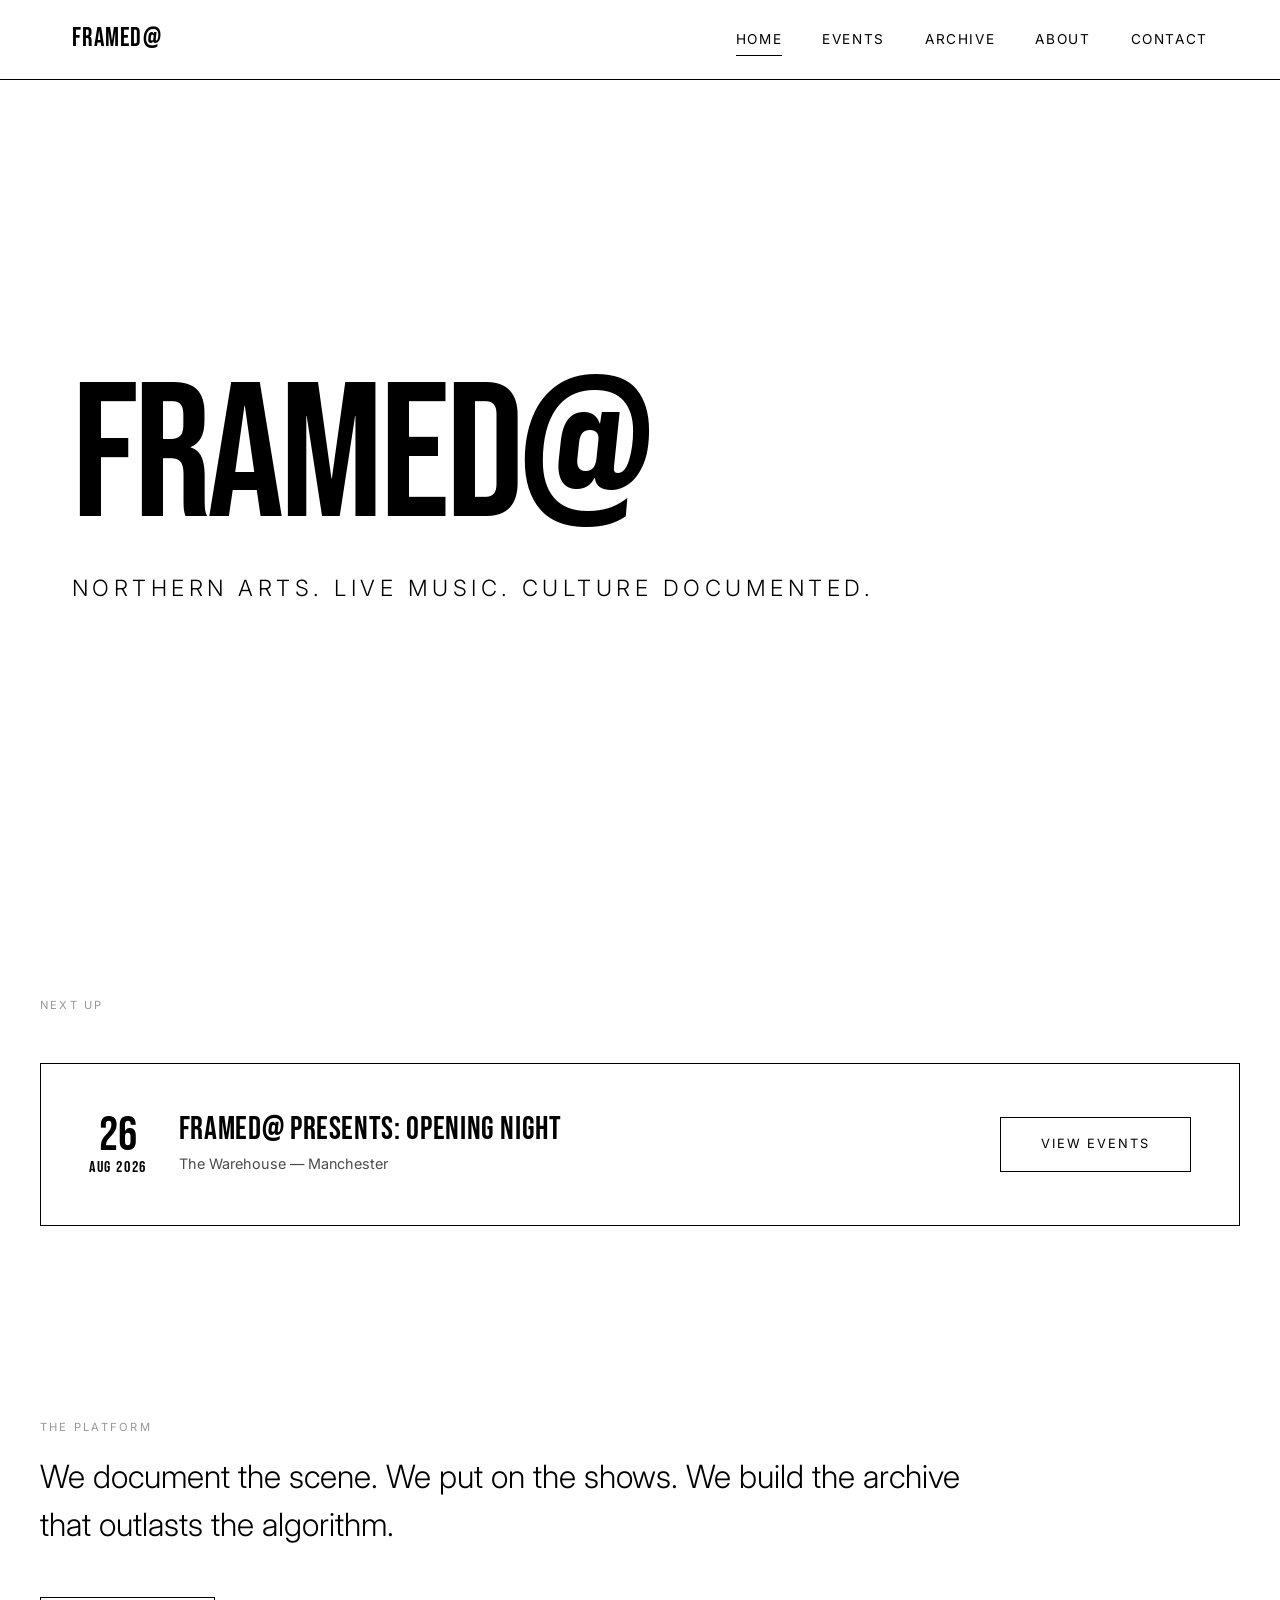
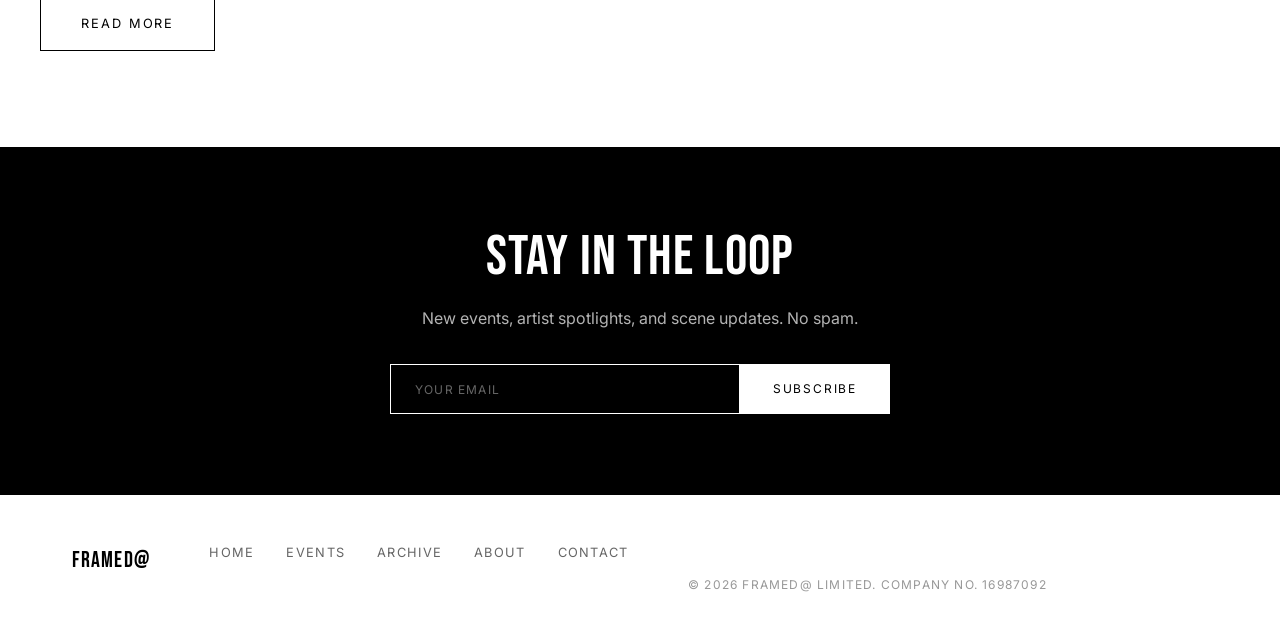
==== index.html @ a31ddbcf "feat: add static preview site with all 5 pages - Home: hero with brand statement, upcoming event hig" ====
<!DOCTYPE html>
<html lang="en">
<head>
    <meta charset="UTF-8">
    <meta name="viewport" content="width=device-width, initial-scale=1.0">
    <title>framed@ — Northern Arts & Music</title>
    <meta name="description" content="framed@ is a Northern arts and music platform — part event promoter, part digital archive, part tastemaker brand.">
    <link rel="preconnect" href="https://fonts.googleapis.com">
    <link rel="preconnect" href="https://fonts.gstatic.com" crossorigin>
    <link href="https://fonts.googleapis.com/css2?family=Bebas+Neue&family=Inter:wght@300;400;500&display=swap" rel="stylesheet">
    <link rel="stylesheet" href="css/styles.css">
</head>
<body>

    <!-- Navigation -->
    <nav class="nav">
        <div class="nav__inner">
            <a href="index.html" class="nav__brand">framed@</a>
            <button class="nav__toggle" aria-label="Menu">
                <span></span>
                <span></span>
                <span></span>
            </button>
            <div class="nav__links">
                <a href="index.html" class="nav__link nav__link--active">Home</a>
                <a href="pages/events.html" class="nav__link">Events</a>
                <a href="pages/archive.html" class="nav__link">Archive</a>
                <a href="pages/about.html" class="nav__link">About</a>
                <a href="pages/contact.html" class="nav__link">Contact</a>
            </div>
        </div>
    </nav>

    <!-- Hero -->
    <section class="hero container">
        <h1 class="hero__title">framed@</h1>
        <p class="hero__subtitle">Northern arts. Live music. Culture documented.</p>
    </section>

    <!-- Upcoming Event -->
    <section class="section container">
        <p class="section-label">Next Up</p>
        <div class="event-highlight fade-in">
            <div class="event-highlight__date">
                26
                <span>Aug 2026</span>
            </div>
            <div class="event-highlight__details">
                <h3>framed@ presents: Opening Night</h3>
                <p>The Warehouse — Manchester</p>
            </div>
            <a href="pages/events.html" class="btn">View Events</a>
        </div>
    </section>

    <!-- About Teaser -->
    <section class="section container fade-in">
        <p class="section-label">The Platform</p>
        <p class="about-statement">
            We document the scene. We put on the shows. We build the archive that outlasts the algorithm.
        </p>
        <a href="pages/about.html" class="btn mt-4">Read More</a>
    </section>

    <!-- Email Signup -->
    <section class="signup">
        <div class="container">
            <h2>Stay in the loop</h2>
            <p>New events, artist spotlights, and scene updates. No spam.</p>
            <form class="signup__form">
                <input type="email" class="signup__input" placeholder="Your email" required>
                <button type="submit" class="signup__btn">Subscribe</button>
            </form>
        </div>
    </section>

    <!-- Footer -->
    <footer class="footer">
        <div class="container footer__inner">
            <span class="footer__brand">framed@</span>
            <div class="footer__links">
                <a href="index.html" class="footer__link">Home</a>
                <a href="pages/events.html" class="footer__link">Events</a>
                <a href="pages/archive.html" class="footer__link">Archive</a>
                <a href="pages/about.html" class="footer__link">About</a>
                <a href="pages/contact.html" class="footer__link">Contact</a>
            </div>
            <p class="footer__copy">&copy; 2026 framed@ Limited. Company No. 16987092</p>
        </div>
    </footer>

    <script src="js/main.js"></script>
</body>
</html>
---- css/styles.css ----
/* ============================================
   framed@ — Design System
   Pure black on white. Bold. Minimal.
   ============================================ */

/* --- Reset & Base --- */
*, *::before, *::after {
    margin: 0;
    padding: 0;
    box-sizing: border-box;
}

html {
    scroll-behavior: smooth;
    font-size: 16px;
}

body {
    font-family: 'Inter', -apple-system, BlinkMacSystemFont, 'Segoe UI', sans-serif;
    color: #000000;
    background-color: #FFFFFF;
    line-height: 1.6;
    -webkit-font-smoothing: antialiased;
    -moz-osx-font-smoothing: grayscale;
}

a {
    color: #000000;
    text-decoration: none;
}

ul { list-style: none; }
img { max-width: 100%; display: block; }

/* --- Typography --- */
h1, h2, h3, h4 {
    font-family: 'Bebas Neue', 'Arial Black', sans-serif;
    font-weight: 400;
    text-transform: uppercase;
    letter-spacing: 0.02em;
    line-height: 1.1;
}

h1 { font-size: clamp(3rem, 8vw, 6rem); }
h2 { font-size: clamp(2rem, 5vw, 3.5rem); }
h3 { font-size: clamp(1.4rem, 3vw, 2rem); }

p {
    font-size: 1rem;
    line-height: 1.7;
    max-width: 65ch;
}

.text-large {
    font-size: clamp(1.1rem, 2vw, 1.3rem);
    line-height: 1.6;
}

/* --- Layout --- */
.container {
    max-width: 1200px;
    margin: 0 auto;
    padding: 0 2rem;
}

.section {
    padding: 6rem 0;
}

.section--tight {
    padding: 3rem 0;
}

/* --- Navigation --- */
.nav {
    position: fixed;
    top: 0;
    left: 0;
    right: 0;
    z-index: 1000;
    background: #FFFFFF;
    border-bottom: 1px solid #000000;
    transition: transform 0.3s ease;
}

.nav__inner {
    display: flex;
    align-items: center;
    justify-content: space-between;
    padding: 1.2rem 2rem;
    max-width: 1200px;
    margin: 0 auto;
}

.nav__brand {
    font-family: 'Bebas Neue', sans-serif;
    font-size: 1.6rem;
    text-transform: uppercase;
    letter-spacing: 0.05em;
    font-weight: 400;
}

.nav__links {
    display: flex;
    gap: 2.5rem;
    align-items: center;
}

.nav__link {
    font-family: 'Inter', sans-serif;
    font-size: 0.85rem;
    text-transform: uppercase;
    letter-spacing: 0.12em;
    position: relative;
    padding: 0.2rem 0;
}

.nav__link::after {
    content: '';
    position: absolute;
    bottom: -2px;
    left: 0;
    width: 0;
    height: 1px;
    background: #000000;
    transition: width 0.3s ease;
}

.nav__link:hover::after,
.nav__link--active::after {
    width: 100%;
}

.nav__toggle {
    display: none;
    flex-direction: column;
    gap: 5px;
    background: none;
    border: none;
    cursor: pointer;
    padding: 4px;
}

.nav__toggle span {
    display: block;
    width: 24px;
    height: 2px;
    background: #000000;
    transition: all 0.3s ease;
}

/* Mobile nav */
@media (max-width: 768px) {
    .nav__toggle { display: flex; }

    .nav__links {
        position: fixed;
        top: 0;
        right: -100%;
        width: 100%;
        height: 100vh;
        background: #FFFFFF;
        flex-direction: column;
        justify-content: center;
        gap: 2rem;
        transition: right 0.4s ease;
    }

    .nav__links--open {
        right: 0;
    }

    .nav__link {
        font-size: 1.2rem;
        letter-spacing: 0.15em;
    }

    .nav__toggle--open span:nth-child(1) {
        transform: rotate(45deg) translate(5px, 5px);
    }
    .nav__toggle--open span:nth-child(2) {
        opacity: 0;
    }
    .nav__toggle--open span:nth-child(3) {
        transform: rotate(-45deg) translate(5px, -5px);
    }
}

/* --- Hero --- */
.hero {
    min-height: 100vh;
    display: flex;
    flex-direction: column;
    justify-content: center;
    padding-top: 5rem;
}

.hero__title {
    font-size: clamp(4rem, 15vw, 12rem);
    line-height: 0.9;
    letter-spacing: -0.02em;
}

.hero__subtitle {
    font-family: 'Inter', sans-serif;
    font-size: clamp(1rem, 2.5vw, 1.4rem);
    font-weight: 300;
    text-transform: uppercase;
    letter-spacing: 0.2em;
    margin-top: 1.5rem;
    color: #000000;
}

/* --- Buttons --- */
.btn {
    display: inline-block;
    font-family: 'Inter', sans-serif;
    font-size: 0.8rem;
    text-transform: uppercase;
    letter-spacing: 0.15em;
    padding: 1rem 2.5rem;
    border: 1px solid #000000;
    background: transparent;
    color: #000000;
    cursor: pointer;
    transition: all 0.3s ease;
}

.btn:hover {
    background: #000000;
    color: #FFFFFF;
}

.btn--filled {
    background: #000000;
    color: #FFFFFF;
}

.btn--filled:hover {
    background: transparent;
    color: #000000;
}

.btn--accent {
    border-color: #E63946;
    color: #E63946;
}

.btn--accent:hover {
    background: #E63946;
    color: #FFFFFF;
}

/* --- Event Cards --- */
.events-grid {
    display: grid;
    grid-template-columns: repeat(auto-fill, minmax(340px, 1fr));
    gap: 2rem;
    margin-top: 3rem;
}

.event-card {
    border: 1px solid #000000;
    padding: 2rem;
    transition: background 0.3s ease;
}

.event-card:hover {
    background: #000000;
    color: #FFFFFF;
}

.event-card:hover .btn {
    border-color: #FFFFFF;
    color: #FFFFFF;
}

.event-card:hover .btn:hover {
    background: #FFFFFF;
    color: #000000;
}

.event-card__date {
    font-family: 'Bebas Neue', sans-serif;
    font-size: 0.9rem;
    letter-spacing: 0.15em;
    text-transform: uppercase;
    margin-bottom: 0.5rem;
}

.event-card__title {
    font-family: 'Bebas Neue', sans-serif;
    font-size: 1.8rem;
    margin-bottom: 0.5rem;
}

.event-card__venue {
    font-size: 0.9rem;
    margin-bottom: 0.3rem;
}

.event-card__city {
    font-size: 0.8rem;
    text-transform: uppercase;
    letter-spacing: 0.1em;
    margin-bottom: 1.5rem;
    opacity: 0.7;
}

/* --- Archive Grid --- */
.archive-grid {
    display: grid;
    grid-template-columns: repeat(auto-fill, minmax(280px, 1fr));
    gap: 1px;
    background: #000000;
    margin-top: 3rem;
}

.archive-item {
    aspect-ratio: 4 / 3;
    background: #F0F0F0;
    position: relative;
    overflow: hidden;
    cursor: pointer;
}

.archive-item__overlay {
    position: absolute;
    bottom: 0;
    left: 0;
    right: 0;
    padding: 1.5rem;
    background: linear-gradient(transparent, rgba(0,0,0,0.8));
    color: #FFFFFF;
    transform: translateY(100%);
    transition: transform 0.3s ease;
}

.archive-item:hover .archive-item__overlay {
    transform: translateY(0);
}

.archive-item__label {
    font-family: 'Bebas Neue', sans-serif;
    font-size: 1.2rem;
    letter-spacing: 0.05em;
}

.archive-item__date {
    font-size: 0.75rem;
    text-transform: uppercase;
    letter-spacing: 0.1em;
    opacity: 0.8;
}

/* --- Video Section --- */
.video-embed {
    aspect-ratio: 16 / 9;
    background: #000000;
    display: flex;
    align-items: center;
    justify-content: center;
    color: #FFFFFF;
    font-family: 'Inter', sans-serif;
    font-size: 0.85rem;
    text-transform: uppercase;
    letter-spacing: 0.1em;
    margin-top: 2rem;
}

/* --- Signup Section --- */
.signup {
    background: #000000;
    color: #FFFFFF;
    padding: 5rem 0;
    text-align: center;
}

.signup h2 {
    color: #FFFFFF;
}

.signup p {
    color: rgba(255,255,255,0.7);
    margin: 1rem auto 2rem;
}

.signup__form {
    display: flex;
    gap: 0;
    max-width: 500px;
    margin: 0 auto;
}

.signup__input {
    flex: 1;
    padding: 1rem 1.5rem;
    border: 1px solid #FFFFFF;
    background: transparent;
    color: #FFFFFF;
    font-family: 'Inter', sans-serif;
    font-size: 0.85rem;
    letter-spacing: 0.05em;
    outline: none;
}

.signup__input::placeholder {
    color: rgba(255,255,255,0.4);
    text-transform: uppercase;
    letter-spacing: 0.1em;
    font-size: 0.75rem;
}

.signup__btn {
    padding: 1rem 2rem;
    border: 1px solid #FFFFFF;
    background: #FFFFFF;
    color: #000000;
    font-family: 'Inter', sans-serif;
    font-size: 0.75rem;
    text-transform: uppercase;
    letter-spacing: 0.15em;
    cursor: pointer;
    transition: all 0.3s ease;
}

.signup__btn:hover {
    background: transparent;
    color: #FFFFFF;
}

@media (max-width: 480px) {
    .signup__form {
        flex-direction: column;
    }
}

/* --- Contact Form --- */
.contact-form {
    max-width: 600px;
}

.form-group {
    margin-bottom: 1.5rem;
}

.form-group label {
    display: block;
    font-size: 0.75rem;
    text-transform: uppercase;
    letter-spacing: 0.15em;
    margin-bottom: 0.5rem;
}

.form-group input,
.form-group textarea {
    width: 100%;
    padding: 1rem;
    border: 1px solid #000000;
    background: transparent;
    font-family: 'Inter', sans-serif;
    font-size: 0.95rem;
    outline: none;
    transition: border-color 0.3s ease;
}

.form-group input:focus,
.form-group textarea:focus {
    border-color: #E63946;
}

.form-group textarea {
    min-height: 150px;
    resize: vertical;
}

/* --- Contact Info --- */
.contact-info {
    margin-top: 3rem;
}

.contact-info__item {
    margin-bottom: 1.5rem;
}

.contact-info__label {
    font-size: 0.7rem;
    text-transform: uppercase;
    letter-spacing: 0.15em;
    opacity: 0.5;
    margin-bottom: 0.3rem;
}

.contact-info__value {
    font-size: 1.1rem;
}

.contact-info__value a {
    border-bottom: 1px solid #000000;
    transition: border-color 0.3s ease;
}

.contact-info__value a:hover {
    border-color: #E63946;
    color: #E63946;
}

/* --- About --- */
.about-statement {
    font-size: clamp(1.3rem, 3vw, 2rem);
    line-height: 1.5;
    font-weight: 300;
    max-width: 50ch;
}

.about-grid {
    display: grid;
    grid-template-columns: 1fr 1fr;
    gap: 4rem;
    margin-top: 3rem;
}

@media (max-width: 768px) {
    .about-grid { grid-template-columns: 1fr; gap: 2rem; }
}

/* --- Upcoming Event Highlight --- */
.event-highlight {
    border: 1px solid #000000;
    padding: 3rem;
    margin-top: 3rem;
    display: grid;
    grid-template-columns: auto 1fr auto;
    align-items: center;
    gap: 2rem;
}

.event-highlight__date {
    font-family: 'Bebas Neue', sans-serif;
    font-size: 3rem;
    line-height: 1;
    text-align: center;
}

.event-highlight__date span {
    display: block;
    font-size: 1rem;
    letter-spacing: 0.1em;
}

.event-highlight__details h3 {
    margin-bottom: 0.3rem;
}

.event-highlight__details p {
    font-size: 0.9rem;
    opacity: 0.7;
}

@media (max-width: 768px) {
    .event-highlight {
        grid-template-columns: 1fr;
        text-align: center;
        padding: 2rem;
    }
}

/* --- Page Header --- */
.page-header {
    padding-top: 8rem;
    padding-bottom: 3rem;
}

.page-header h1 {
    font-size: clamp(3rem, 10vw, 7rem);
}

.page-header p {
    margin-top: 1rem;
    opacity: 0.6;
}

/* --- Divider --- */
.divider {
    width: 60px;
    height: 1px;
    background: #000000;
    margin: 2rem 0;
}

/* --- Footer --- */
.footer {
    border-top: 1px solid #000000;
    padding: 3rem 0;
}

.footer__inner {
    display: flex;
    justify-content: space-between;
    align-items: flex-start;
    flex-wrap: wrap;
    gap: 2rem;
}

.footer__brand {
    font-family: 'Bebas Neue', sans-serif;
    font-size: 1.4rem;
    text-transform: uppercase;
    letter-spacing: 0.05em;
}

.footer__links {
    display: flex;
    gap: 2rem;
}

.footer__link {
    font-size: 0.8rem;
    text-transform: uppercase;
    letter-spacing: 0.1em;
    opacity: 0.6;
    transition: opacity 0.3s ease;
}

.footer__link:hover {
    opacity: 1;
}

.footer__copy {
    width: 100%;
    font-size: 0.75rem;
    opacity: 0.4;
    margin-top: 2rem;
    text-transform: uppercase;
    letter-spacing: 0.1em;
}

@media (max-width: 768px) {
    .footer__inner { flex-direction: column; }
    .footer__links { flex-direction: column; gap: 1rem; }
}

/* --- Utility --- */
.mt-1 { margin-top: 0.5rem; }
.mt-2 { margin-top: 1rem; }
.mt-3 { margin-top: 2rem; }
.mt-4 { margin-top: 3rem; }
.mt-5 { margin-top: 4rem; }

.text-center { text-align: center; }
.text-muted { opacity: 0.5; }

/* --- Fade in animation --- */
.fade-in {
    opacity: 0;
    transform: translateY(20px);
    transition: opacity 0.6s ease, transform 0.6s ease;
}

.fade-in--visible {
    opacity: 1;
    transform: translateY(0);
}

/* --- Section Label --- */
.section-label {
    font-size: 0.7rem;
    text-transform: uppercase;
    letter-spacing: 0.2em;
    opacity: 0.4;
    margin-bottom: 1rem;
}
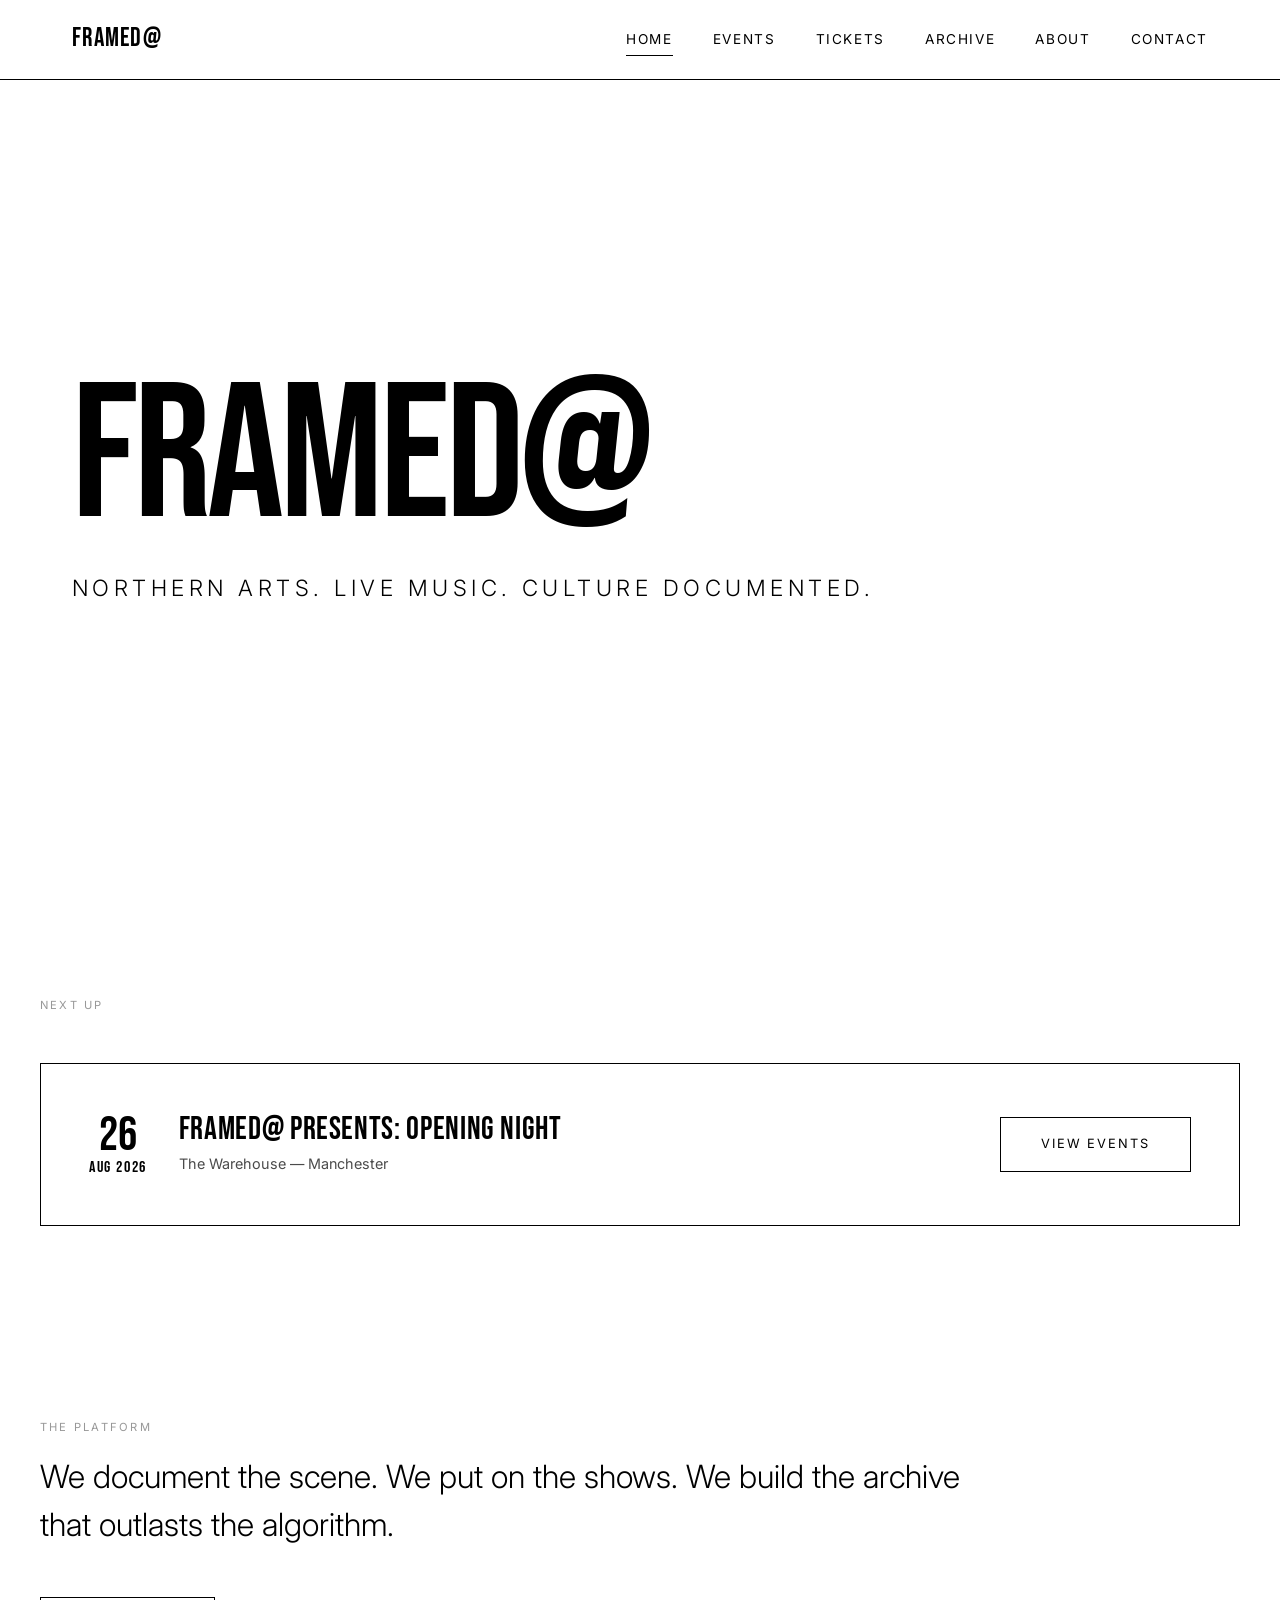
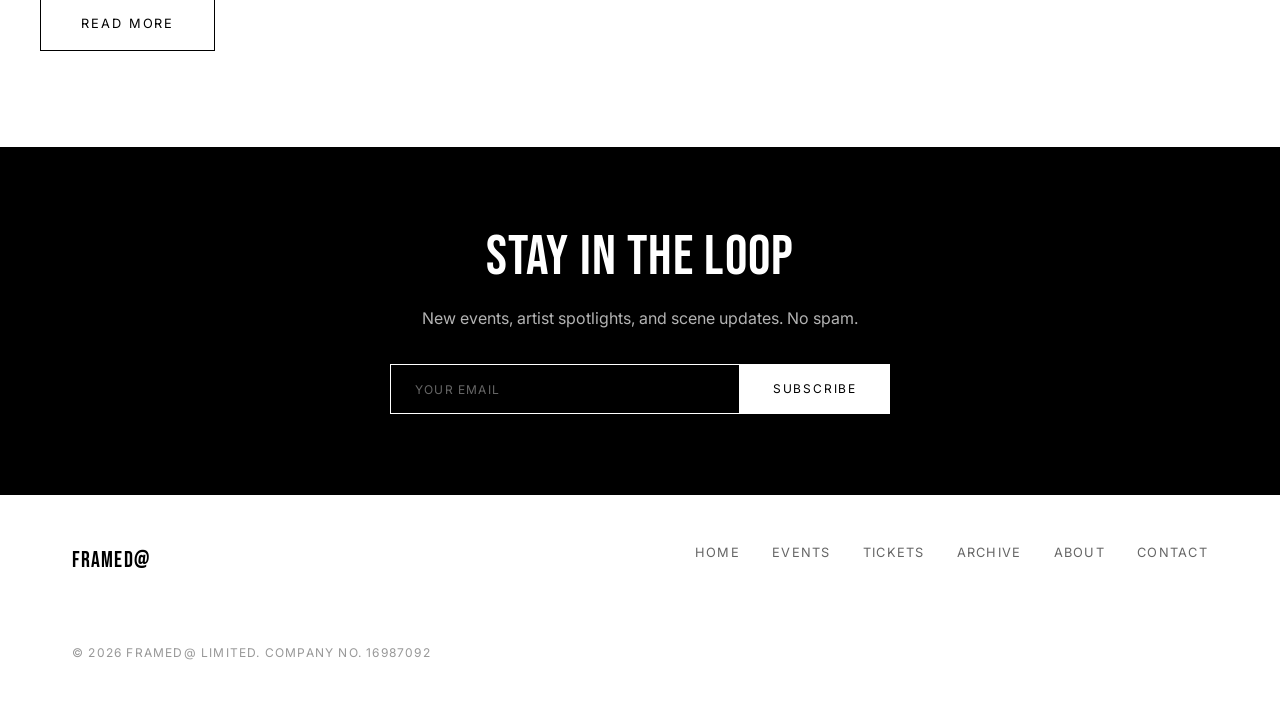
==== commit f85d8b3c: "feat: add archive images, tickets page, and Stripe checkout UI - Add Unsplash placeholder images to " ====
--- a/index.html
+++ b/index.html
@@ -24,6 +24,7 @@
             <div class="nav__links">
                 <a href="index.html" class="nav__link nav__link--active">Home</a>
                 <a href="pages/events.html" class="nav__link">Events</a>
+                <a href="pages/tickets.html" class="nav__link">Tickets</a>
                 <a href="pages/archive.html" class="nav__link">Archive</a>
                 <a href="pages/about.html" class="nav__link">About</a>
                 <a href="pages/contact.html" class="nav__link">Contact</a>
@@ -81,6 +82,7 @@
             <div class="footer__links">
                 <a href="index.html" class="footer__link">Home</a>
                 <a href="pages/events.html" class="footer__link">Events</a>
+                <a href="pages/tickets.html" class="footer__link">Tickets</a>
                 <a href="pages/archive.html" class="footer__link">Archive</a>
                 <a href="pages/about.html" class="footer__link">About</a>
                 <a href="pages/contact.html" class="footer__link">Contact</a>
--- a/css/styles.css
+++ b/css/styles.css
@@ -324,6 +324,17 @@
     cursor: pointer;
 }
 
+.archive-item img {
+    width: 100%;
+    height: 100%;
+    object-fit: cover;
+    transition: transform 0.5s ease;
+}
+
+.archive-item:hover img {
+    transform: scale(1.05);
+}
+
 .archive-item__overlay {
     position: absolute;
     bottom: 0;
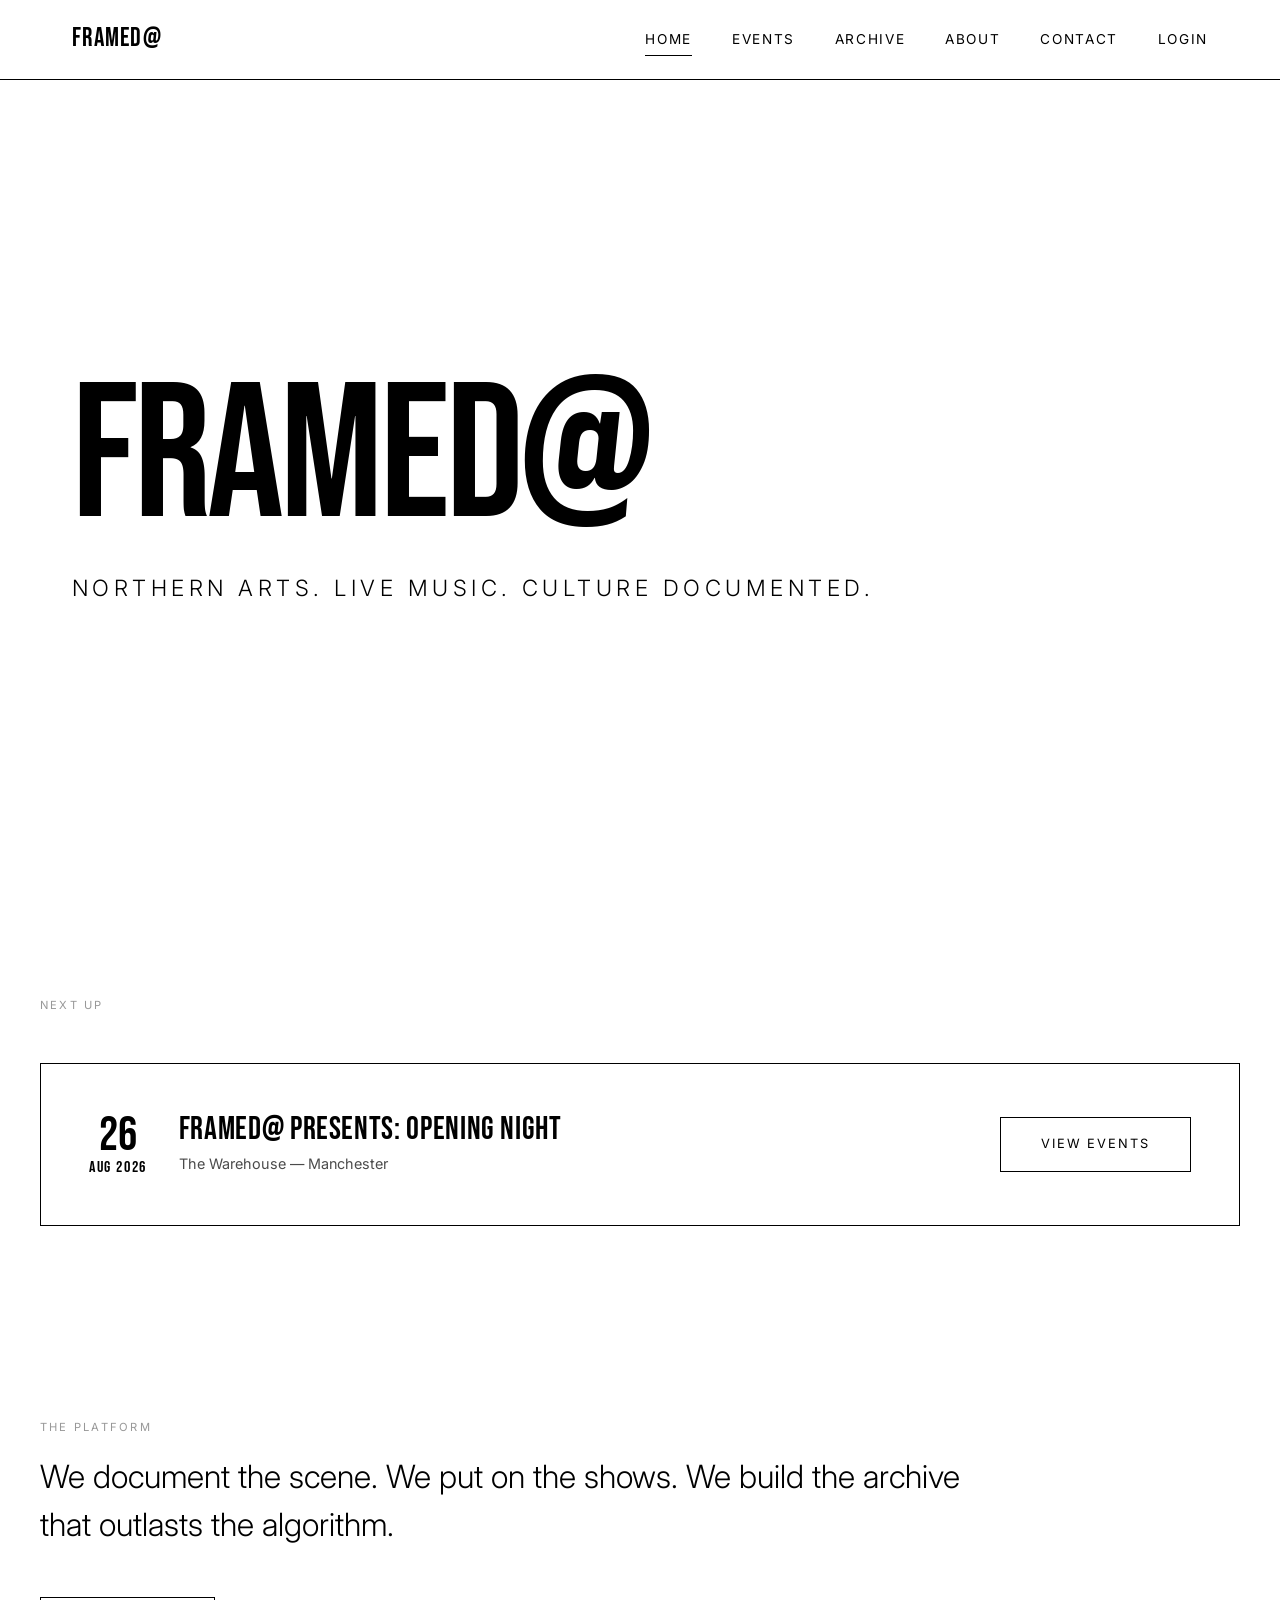
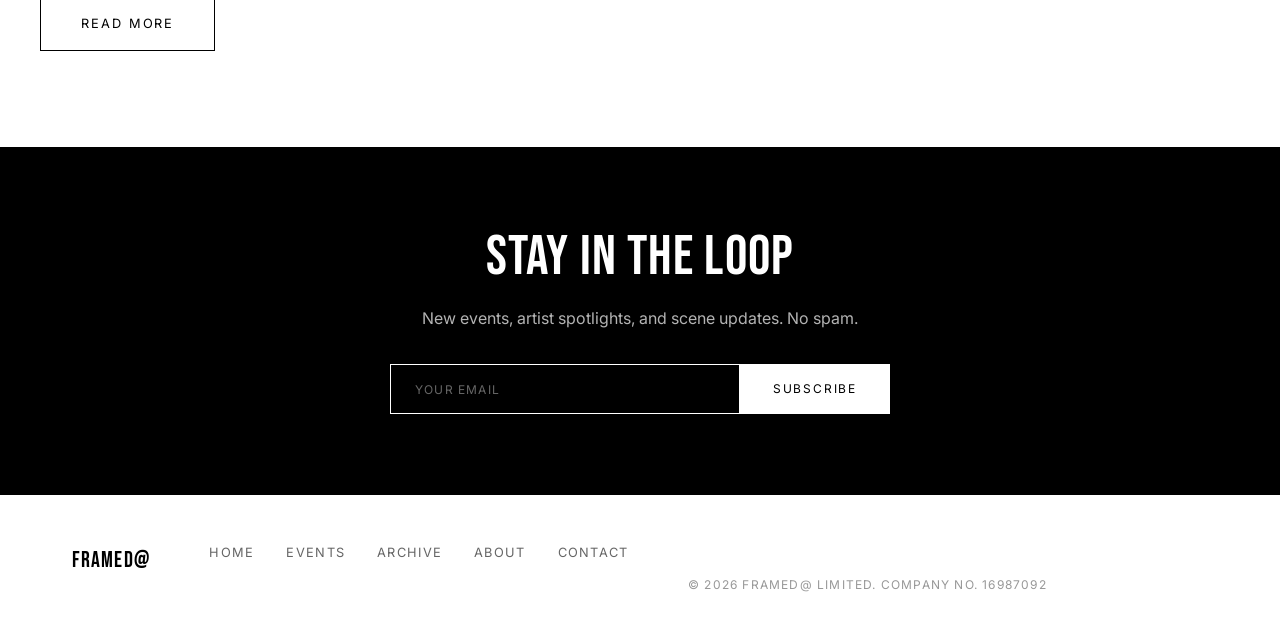
==== commit 7a1acf0a: "refactor: remove Tickets link from navigation for cleaner UI - Remove Tickets from nav and footer on" ====
--- a/index.html
+++ b/index.html
@@ -24,7 +24,6 @@
             <div class="nav__links">
                 <a href="index.html" class="nav__link nav__link--active">Home</a>
                 <a href="pages/events.html" class="nav__link">Events</a>
-                <a href="pages/tickets.html" class="nav__link">Tickets</a>
                 <a href="pages/archive.html" class="nav__link">Archive</a>
                 <a href="pages/about.html" class="nav__link">About</a>
                 <a href="pages/contact.html" class="nav__link">Contact</a>
@@ -82,7 +81,6 @@
             <div class="footer__links">
                 <a href="index.html" class="footer__link">Home</a>
                 <a href="pages/events.html" class="footer__link">Events</a>
-                <a href="pages/tickets.html" class="footer__link">Tickets</a>
                 <a href="pages/archive.html" class="footer__link">Archive</a>
                 <a href="pages/about.html" class="footer__link">About</a>
                 <a href="pages/contact.html" class="footer__link">Contact</a>
